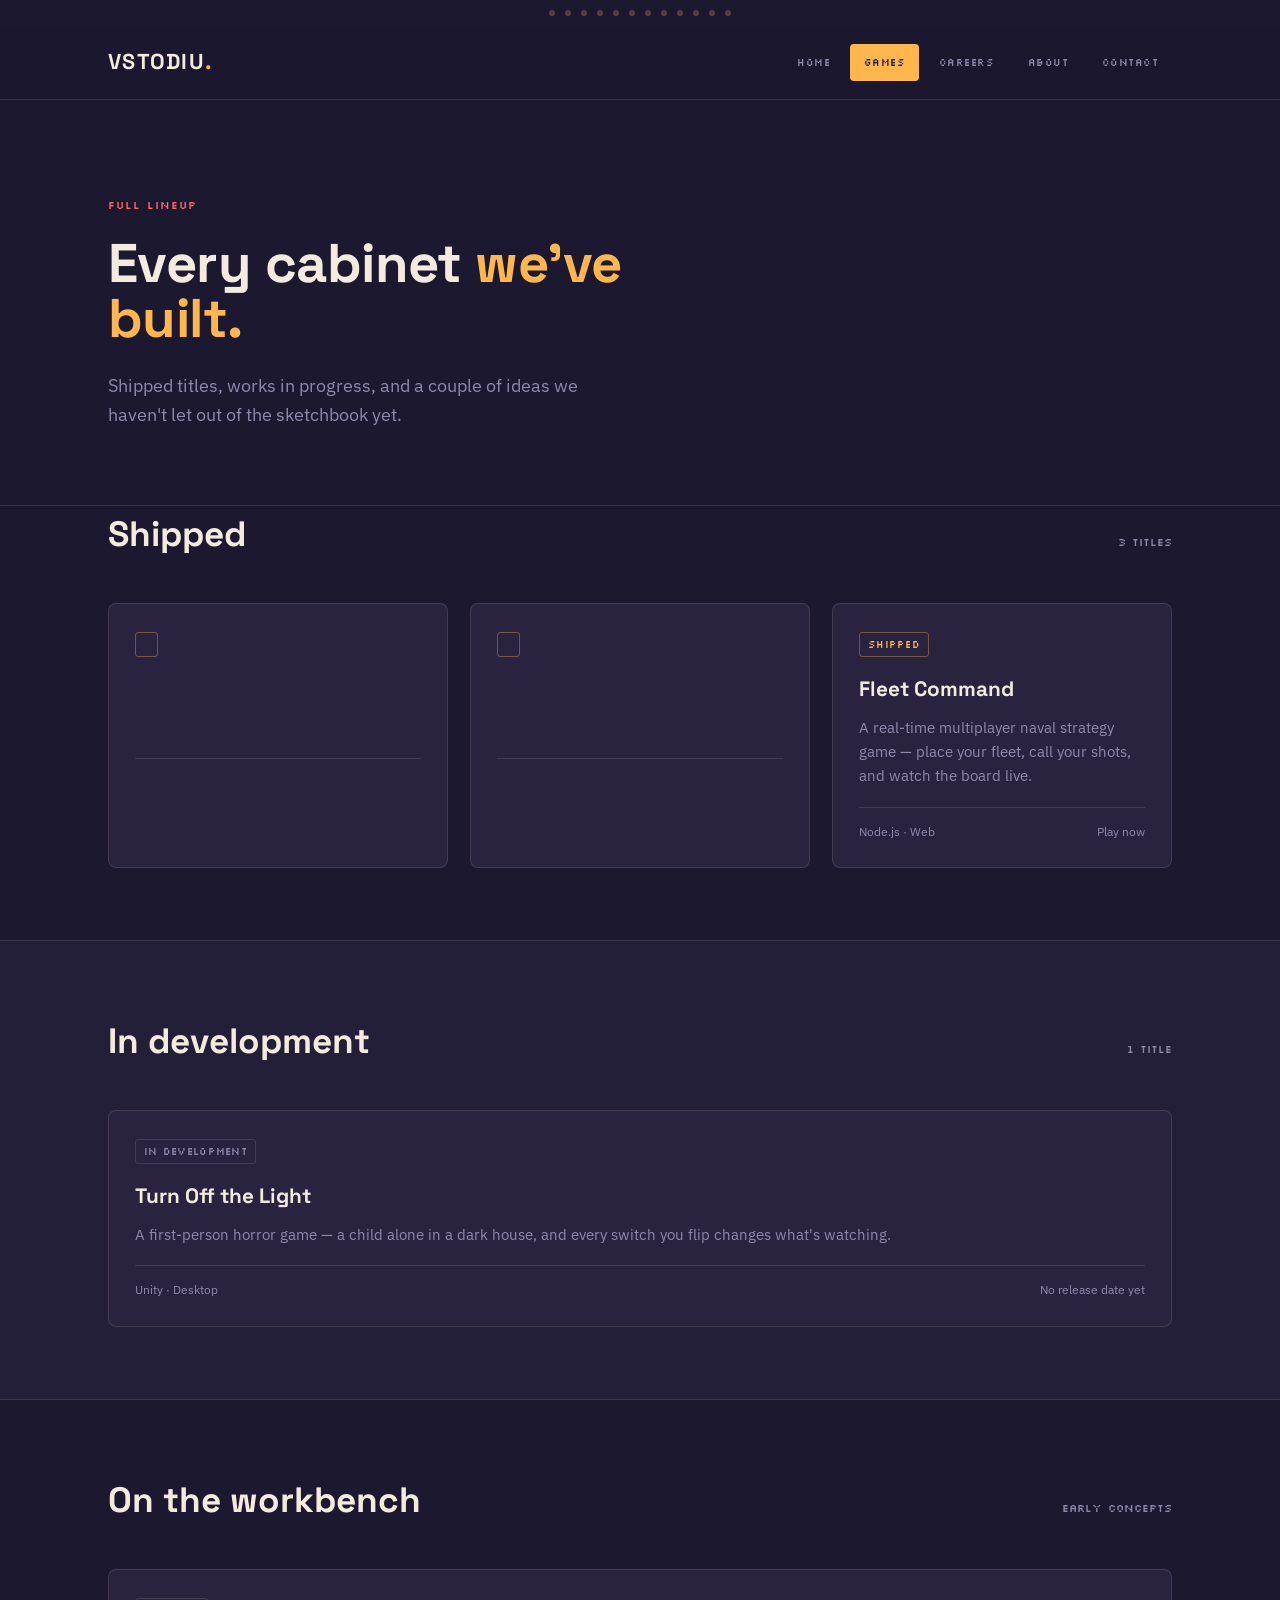
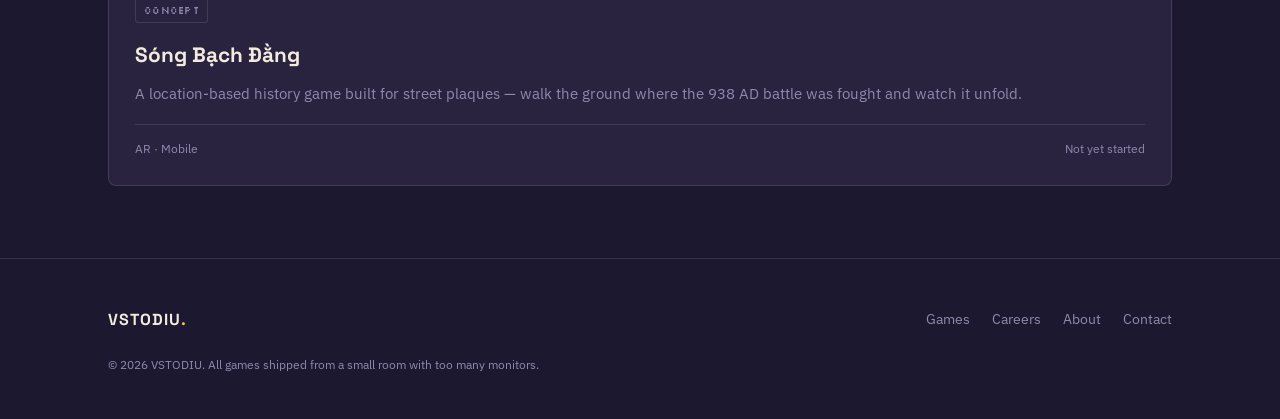
==== games.html @ 0ccb3e8c "Add files via upload" ====
<!DOCTYPE html>
<html lang="en">
<head>
<meta charset="UTF-8">
<meta name="viewport" content="width=device-width, initial-scale=1.0">
<title>Games — VSTODIU</title>
<meta name="description" content="Every game VSTODIU has shipped, is building, or is dreaming about.">
<link rel="preconnect" href="https://fonts.googleapis.com">
<link href="https://fonts.googleapis.com/css2?family=Space+Grotesk:wght@500;700&family=Silkscreen&family=IBM+Plex+Sans:wght@400;500;600&display=swap" rel="stylesheet">
<link rel="stylesheet" href="styles.css">
</head>
<body>

<div class="marquee-strip" aria-hidden="true">
  <span style="animation-delay:0s"></span><span style="animation-delay:0.15s"></span><span style="animation-delay:0.3s"></span>
  <span style="animation-delay:0.45s"></span><span style="animation-delay:0.6s"></span><span style="animation-delay:0.75s"></span>
  <span style="animation-delay:0.9s"></span><span style="animation-delay:1.05s"></span><span style="animation-delay:1.2s"></span>
  <span style="animation-delay:1.35s"></span><span style="animation-delay:1.5s"></span><span style="animation-delay:1.65s"></span>
</div>

<header class="site-header">
  <div class="nav-row">
    <a href="index.html" class="wordmark">VSTODIU<span class="dot">.</span></a>
    <button class="nav-toggle" aria-label="Toggle menu" aria-expanded="false">☰</button>
    <nav class="primary-nav">
      <a href="index.html">Home</a>
      <a href="games.html" class="active">Games</a>
      <a href="careers.html">Careers</a>
      <a href="about.html">About</a>
      <a href="about.html#contact">Contact</a>
    </nav>
  </div>
</header>

<main>
  <section class="hero" style="padding-bottom: 40px;">
    <div class="wrap">
      <span class="eyebrow">Full lineup</span>
      <h1 style="font-size: clamp(2.2rem, 5vw, 3.4rem);">Every cabinet <span class="amber">we've built.</span></h1>
      <p class="lede">Shipped titles, works in progress, and a couple of ideas we haven't let out of the sketchbook yet.</p>
    </div>
  </section>

  <section style="padding-top: 0;">
    <div class="wrap">
      <div class="section-head">
        <h2>Shipped</h2>
        <span class="count">3 titles</span>
      </div>
      <div class="game-grid">
        <div class="game-card">
          <span class="tag">&nbsp;</span>
          <h3>&nbsp;</h3>
          <p>&nbsp;</p>
          <div class="meta"><span>&nbsp;</span><span>&nbsp;</span></div>
        </div>
        <div class="game-card">
          <span class="tag">&nbsp;</span>
          <h3>&nbsp;</h3>
          <p>&nbsp;</p>
          <div class="meta"><span>&nbsp;</span><span>&nbsp;</span></div>
        </div>
        <div class="game-card">
          <span class="tag">Shipped</span>
          <h3>Fleet Command</h3>
          <p>A real-time multiplayer naval strategy game — place your fleet, call your shots, and watch the board live.</p>
          <div class="meta"><span>Node.js · Web</span><span>Play now</span></div>
        </div>
      </div>
    </div>
  </section>

  <section class="alt">
    <div class="wrap">
      <div class="section-head">
        <h2>In development</h2>
        <span class="count">1 title</span>
      </div>
      <div class="game-grid">
        <div class="game-card">
          <span class="tag wip">In development</span>
          <h3>Turn Off the Light</h3>
          <p>A first-person horror game — a child alone in a dark house, and every switch you flip changes what's watching.</p>
          <div class="meta"><span>Unity · Desktop</span><span>No release date yet</span></div>
        </div>
      </div>
    </div>
  </section>

  <section>
    <div class="wrap">
      <div class="section-head">
        <h2>On the workbench</h2>
        <span class="count">Early concepts</span>
      </div>
      <div class="game-grid">
        <div class="game-card">
          <span class="tag wip">Concept</span>
          <h3>Sóng Bạch Đằng</h3>
          <p>A location-based history game built for street plaques — walk the ground where the 938 AD battle was fought and watch it unfold.</p>
          <div class="meta"><span>AR · Mobile</span><span>Not yet started</span></div>
        </div>
      </div>
    </div>
  </section>
</main>

<footer class="site-footer">
  <div class="wrap">
    <div class="footer-row">
      <a href="index.html" class="wordmark" style="font-size: 1rem;">VSTODIU<span class="dot">.</span></a>
      <div class="footer-links">
        <a href="games.html">Games</a>
        <a href="careers.html">Careers</a>
        <a href="about.html">About</a>
        <a href="about.html#contact">Contact</a>
      </div>
    </div>
    <p class="footer-note">© 2026 VSTODIU. All games shipped from a small room with too many monitors.</p>
  </div>
</footer>

<script src="nav.js"></script>
</body>
</html>
---- styles.css ----
/* ===========================================================
   VSTODIU — Game Studio
   Design tokens: arcade cabinet marquee
   =========================================================== */

:root {
  --marquee-indigo: #1c1830;
  --cabinet-plum: #2a2340;
  --panel-plum: #241f38;
  --marquee-amber: #ffb74d;
  --ticket-coral: #ff6b6b;
  --cream: #f3ecde;
  --dim-violet: #9089ac;
  --line: rgba(243, 236, 222, 0.12);

  --font-display: 'Space Grotesk', sans-serif;
  --font-label: 'Silkscreen', monospace;
  --font-body: 'IBM Plex Sans', sans-serif;

  --max-w: 1120px;
}

* { box-sizing: border-box; }

html {
  scroll-behavior: smooth;
}

body {
  margin: 0;
  background: var(--marquee-indigo);
  color: var(--cream);
  font-family: var(--font-body);
  font-size: 16px;
  line-height: 1.6;
  -webkit-font-smoothing: antialiased;
}

@media (prefers-reduced-motion: reduce) {
  * { animation-duration: 0.001ms !important; animation-iteration-count: 1 !important; transition-duration: 0.001ms !important; }
}

a { color: inherit; text-decoration: none; }

img { max-width: 100%; display: block; }

.wrap {
  max-width: var(--max-w);
  margin: 0 auto;
  padding: 0 28px;
}

/* ---------- Marquee light strip (signature element) ---------- */
.marquee-strip {
  display: flex;
  gap: 10px;
  padding: 10px 28px;
  background: #14112400;
  overflow: hidden;
  justify-content: center;
}
.marquee-strip span {
  width: 6px;
  height: 6px;
  border-radius: 50%;
  background: var(--marquee-amber);
  opacity: 0.25;
  box-shadow: 0 0 0 rgba(255, 183, 77, 0);
  animation: bulb-cycle 3.2s infinite;
}
@keyframes bulb-cycle {
  0%, 100% { opacity: 0.2; box-shadow: 0 0 0 rgba(255,183,77,0); }
  50% { opacity: 1; box-shadow: 0 0 8px rgba(255,183,77,0.9); }
}

/* ---------- Header / nav ---------- */
header.site-header {
  border-bottom: 1px solid var(--line);
  position: sticky;
  top: 0;
  background: rgba(28, 24, 48, 0.92);
  backdrop-filter: blur(6px);
  z-index: 20;
}

.nav-row {
  display: flex;
  align-items: center;
  justify-content: space-between;
  padding: 18px 28px;
  max-width: var(--max-w);
  margin: 0 auto;
}

.wordmark {
  font-family: var(--font-display);
  font-weight: 700;
  font-size: 1.35rem;
  letter-spacing: 0.06em;
  color: var(--cream);
}
.wordmark .dot { color: var(--marquee-amber); }

nav.primary-nav {
  display: flex;
  gap: 6px;
}
nav.primary-nav a {
  font-family: var(--font-label);
  font-size: 0.65rem;
  letter-spacing: 0.04em;
  color: var(--dim-violet);
  padding: 10px 14px;
  border-radius: 4px;
  transition: color 0.15s ease, background 0.15s ease;
  text-transform: uppercase;
}
nav.primary-nav a:hover,
nav.primary-nav a:focus-visible {
  color: var(--marquee-amber);
  background: rgba(255, 183, 77, 0.08);
  outline: none;
}
nav.primary-nav a.active {
  color: var(--marquee-indigo);
  background: var(--marquee-amber);
}

.nav-toggle {
  display: none;
  background: none;
  border: 1px solid var(--line);
  color: var(--cream);
  font-size: 1.1rem;
  padding: 6px 10px;
  border-radius: 4px;
}

@media (max-width: 720px) {
  nav.primary-nav {
    display: none;
    flex-direction: column;
    width: 100%;
    padding: 8px 0 16px;
  }
  nav.primary-nav.open { display: flex; }
  .nav-toggle { display: block; }
  .nav-row { flex-wrap: wrap; }
}

/* ---------- Buttons ---------- */
.btn {
  display: inline-flex;
  align-items: center;
  gap: 8px;
  font-family: var(--font-label);
  font-size: 0.7rem;
  letter-spacing: 0.03em;
  text-transform: uppercase;
  padding: 16px 22px;
  border-radius: 4px;
  border: 1px solid transparent;
  cursor: pointer;
}
.btn-primary {
  background: var(--marquee-amber);
  color: var(--marquee-indigo);
}
.btn-primary:hover { background: #ffc670; }
.btn-primary .slot {
  display: inline-block;
  transition: transform 0.25s ease;
}
.btn-primary:hover .slot { transform: translateY(3px); }

.btn-ghost {
  background: transparent;
  color: var(--cream);
  border-color: var(--line);
}
.btn-ghost:hover { border-color: var(--marquee-amber); color: var(--marquee-amber); }

/* ---------- Hero ---------- */
.hero {
  padding: 96px 0 72px;
  border-bottom: 1px solid var(--line);
}
.eyebrow {
  font-family: var(--font-label);
  font-size: 0.7rem;
  letter-spacing: 0.08em;
  color: var(--ticket-coral);
  text-transform: uppercase;
  margin-bottom: 22px;
  display: block;
}
.hero h1 {
  font-family: var(--font-display);
  font-weight: 700;
  font-size: clamp(2.6rem, 7vw, 5rem);
  line-height: 1.02;
  letter-spacing: -0.01em;
  margin: 0 0 24px;
  max-width: 16ch;
}
.hero h1 .amber { color: var(--marquee-amber); }
.hero p.lede {
  font-size: 1.15rem;
  color: var(--dim-violet);
  max-width: 46ch;
  margin: 0 0 36px;
}
.hero-actions {
  display: flex;
  gap: 14px;
  flex-wrap: wrap;
}

/* ---------- Section shared ---------- */
section { padding: 72px 0; }
section.alt { background: var(--panel-plum); border-top: 1px solid var(--line); border-bottom: 1px solid var(--line); }

.section-head {
  display: flex;
  align-items: baseline;
  justify-content: space-between;
  gap: 20px;
  margin-bottom: 40px;
  flex-wrap: wrap;
}
.section-head h2 {
  font-family: var(--font-display);
  font-size: clamp(1.6rem, 3vw, 2.2rem);
  margin: 0;
}
.section-head .count {
  font-family: var(--font-label);
  font-size: 0.7rem;
  color: var(--dim-violet);
  text-transform: uppercase;
}

/* ---------- Game cards ---------- */
.game-grid {
  display: grid;
  grid-template-columns: repeat(auto-fit, minmax(260px, 1fr));
  gap: 22px;
}
.game-card {
  background: var(--cabinet-plum);
  border: 1px solid var(--line);
  border-radius: 8px;
  padding: 26px;
  position: relative;
  transition: transform 0.18s ease, border-color 0.18s ease;
}
.game-card:hover { transform: translateY(-4px); border-color: rgba(255,183,77,0.4); }
.game-card .tag {
  font-family: var(--font-label);
  font-size: 0.6rem;
  letter-spacing: 0.03em;
  text-transform: uppercase;
  color: var(--marquee-amber);
  border: 1px solid rgba(255,183,77,0.35);
  padding: 4px 8px;
  border-radius: 3px;
  display: inline-block;
  margin-bottom: 16px;
}
.game-card .tag.wip { color: var(--dim-violet); border-color: var(--line); }
.game-card h3 {
  font-family: var(--font-display);
  font-size: 1.3rem;
  margin: 0 0 10px;
}
.game-card p {
  color: var(--dim-violet);
  font-size: 0.94rem;
  margin: 0 0 18px;
}
.game-card .meta {
  font-size: 0.78rem;
  color: var(--dim-violet);
  border-top: 1px solid var(--line);
  padding-top: 14px;
  display: flex;
  justify-content: space-between;
}

/* ---------- Careers ---------- */
.role-list { border-top: 1px solid var(--line); }
.role-row {
  display: flex;
  align-items: center;
  justify-content: space-between;
  padding: 22px 0;
  border-bottom: 1px solid var(--line);
  gap: 16px;
  flex-wrap: wrap;
}
.role-row h3 {
  font-family: var(--font-display);
  font-size: 1.1rem;
  margin: 0 0 4px;
}
.role-row .role-meta {
  font-size: 0.85rem;
  color: var(--dim-violet);
}
.status-pill {
  font-family: var(--font-label);
  font-size: 0.62rem;
  text-transform: uppercase;
  padding: 5px 10px;
  border-radius: 3px;
  border: 1px solid var(--line);
  color: var(--dim-violet);
  white-space: nowrap;
}

.empty-panel {
  background: var(--cabinet-plum);
  border: 1px dashed var(--line);
  border-radius: 8px;
  padding: 44px 32px;
  text-align: center;
  margin-top: 32px;
}
.empty-panel h3 {
  font-family: var(--font-display);
  margin: 0 0 10px;
  font-size: 1.3rem;
}
.empty-panel p {
  color: var(--dim-violet);
  max-width: 46ch;
  margin: 0 auto 22px;
}

/* ---------- About ---------- */
.about-grid {
  display: grid;
  grid-template-columns: 1.1fr 0.9fr;
  gap: 48px;
  align-items: start;
}
@media (max-width: 800px) {
  .about-grid { grid-template-columns: 1fr; }
}
.about-grid p { color: var(--dim-violet); margin: 0 0 18px; font-size: 1rem; }
.stat-block {
  background: var(--cabinet-plum);
  border: 1px solid var(--line);
  border-radius: 8px;
  padding: 26px;
}
.stat-block .stat {
  display: flex;
  justify-content: space-between;
  padding: 12px 0;
  border-bottom: 1px solid var(--line);
  font-size: 0.9rem;
}
.stat-block .stat:last-child { border-bottom: none; }
.stat-block .stat .label { color: var(--dim-violet); }
.stat-block .stat .value { color: var(--marquee-amber); font-family: var(--font-label); font-size: 0.8rem; }

/* ---------- Contact / footer ---------- */
footer.site-footer {
  border-top: 1px solid var(--line);
  padding: 48px 0 32px;
}
.footer-row {
  display: flex;
  justify-content: space-between;
  align-items: center;
  flex-wrap: wrap;
  gap: 20px;
}
.footer-links { display: flex; gap: 22px; flex-wrap: wrap; }
.footer-links a { font-size: 0.85rem; color: var(--dim-violet); }
.footer-links a:hover { color: var(--marquee-amber); }
.footer-note { font-size: 0.78rem; color: var(--dim-violet); margin-top: 22px; }

.contact-panel {
  background: var(--cabinet-plum);
  border: 1px solid var(--line);
  border-radius: 8px;
  padding: 34px;
  margin-top: 40px;
}
.contact-panel a.email {
  font-family: var(--font-display);
  font-size: 1.3rem;
  color: var(--marquee-amber);
}
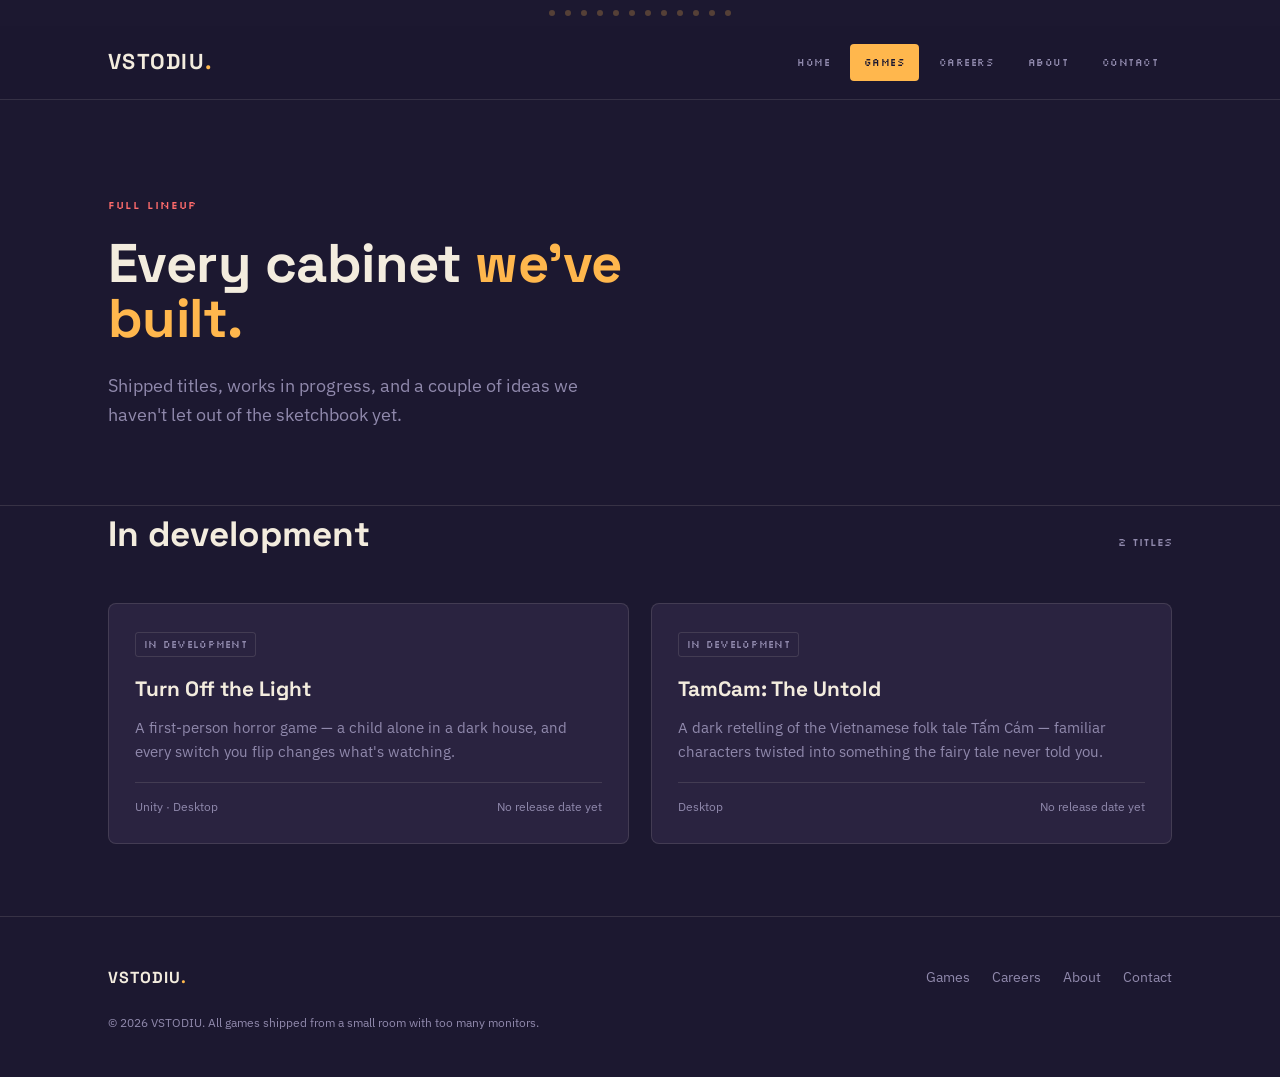
==== commit fbac3b9b: "Update games.html" ====
--- a/games.html
+++ b/games.html
@@ -44,37 +44,8 @@
   <section style="padding-top: 0;">
     <div class="wrap">
       <div class="section-head">
-        <h2>Shipped</h2>
-        <span class="count">3 titles</span>
-      </div>
-      <div class="game-grid">
-        <div class="game-card">
-          <span class="tag">&nbsp;</span>
-          <h3>&nbsp;</h3>
-          <p>&nbsp;</p>
-          <div class="meta"><span>&nbsp;</span><span>&nbsp;</span></div>
-        </div>
-        <div class="game-card">
-          <span class="tag">&nbsp;</span>
-          <h3>&nbsp;</h3>
-          <p>&nbsp;</p>
-          <div class="meta"><span>&nbsp;</span><span>&nbsp;</span></div>
-        </div>
-        <div class="game-card">
-          <span class="tag">Shipped</span>
-          <h3>Fleet Command</h3>
-          <p>A real-time multiplayer naval strategy game — place your fleet, call your shots, and watch the board live.</p>
-          <div class="meta"><span>Node.js · Web</span><span>Play now</span></div>
-        </div>
-      </div>
-    </div>
-  </section>
-
-  <section class="alt">
-    <div class="wrap">
-      <div class="section-head">
         <h2>In development</h2>
-        <span class="count">1 title</span>
+        <span class="count">2 titles</span>
       </div>
       <div class="game-grid">
         <div class="game-card">
@@ -83,22 +54,11 @@
           <p>A first-person horror game — a child alone in a dark house, and every switch you flip changes what's watching.</p>
           <div class="meta"><span>Unity · Desktop</span><span>No release date yet</span></div>
         </div>
-      </div>
-    </div>
-  </section>
-
-  <section>
-    <div class="wrap">
-      <div class="section-head">
-        <h2>On the workbench</h2>
-        <span class="count">Early concepts</span>
-      </div>
-      <div class="game-grid">
         <div class="game-card">
-          <span class="tag wip">Concept</span>
-          <h3>Sóng Bạch Đằng</h3>
-          <p>A location-based history game built for street plaques — walk the ground where the 938 AD battle was fought and watch it unfold.</p>
-          <div class="meta"><span>AR · Mobile</span><span>Not yet started</span></div>
+          <span class="tag wip">In development</span>
+          <h3>TamCam: The Untold</h3>
+          <p>A dark retelling of the Vietnamese folk tale Tấm Cám — familiar characters twisted into something the fairy tale never told you.</p>
+          <div class="meta"><span>Desktop</span><span>No release date yet</span></div>
         </div>
       </div>
     </div>
